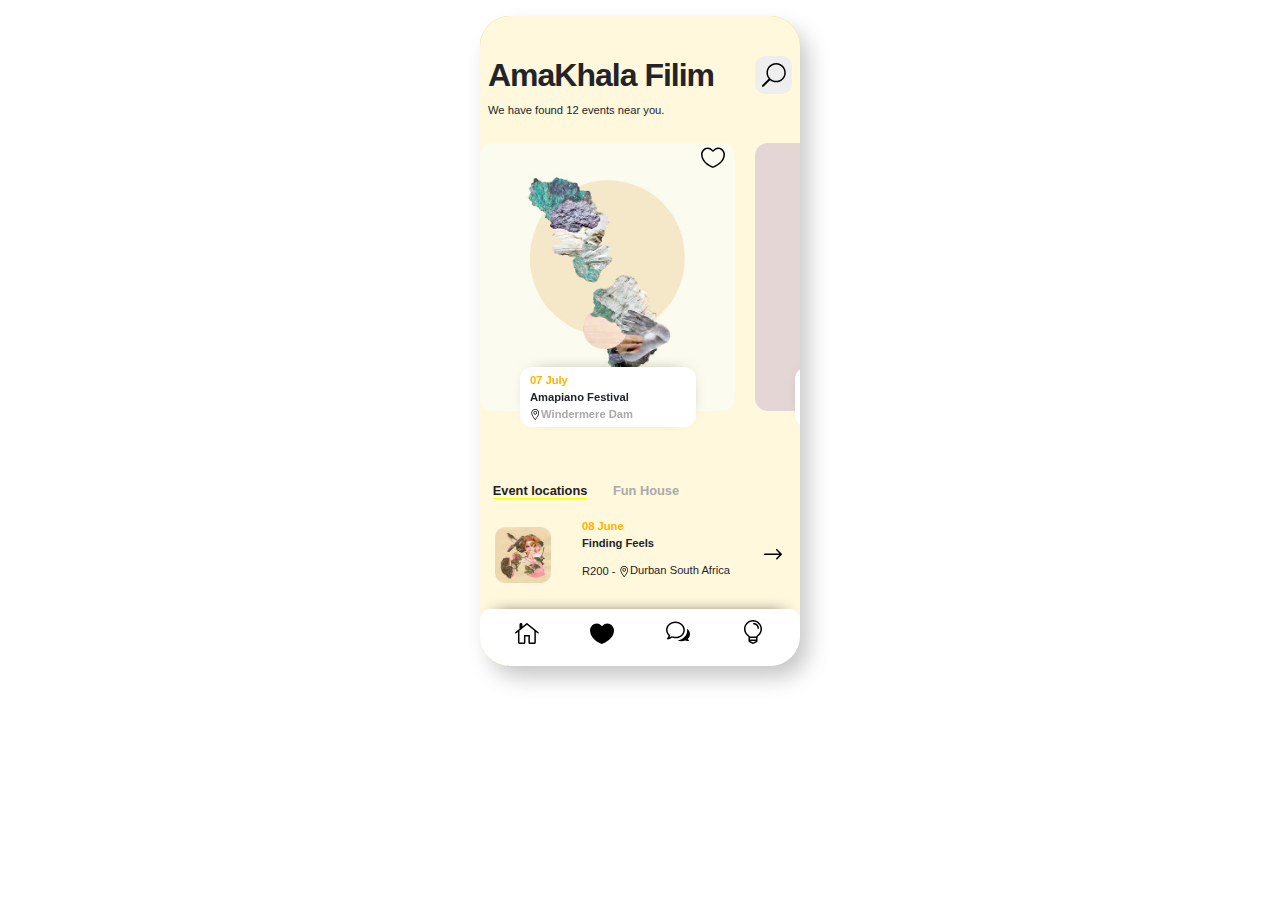
==== events-app/index.html @ b0eb1251 "initial commit yo" ====
<!DOCTYPE html>
<html lang="en">
<head>
	<meta charset="UTF-8">
	<meta name="viewport" content="width=device-width, initial-scale=1, shrink-to-fit=no">
	<title>Events dribble app</title>
	<link rel="stylesheet" href="../common/css/bootstrap.min.css">
	<link rel="stylesheet" href="../common/css/swiper.css">
	<link rel="stylesheet" href="css/style.css">
</head>
<body class="index">
	<div class="mobile">
		<div class="clippedBg"></div>
		<header class="heading">
			<div class="title">							
				<h2>AmaKhala Filim</h2>
				<p>We have found <span>12</span> events near you.</p>
			</div>
			<a href="javascript:void(0)" class="search"><img src="../common/icons/SVG/icon_search2.svg" alt="search" class="icon img-fluid"></a>
			<!-- search form -->
	<div class="searchform">
		<input id="search_form" type="search" class="form-control inline-form" placeholder="Search...">
		<a href="javascript:void(0)" class="closeSearch"><img src="../common/icons/SVG/icon_close.svg" alt="location icon"></a>
		<div id="results"></div>
	</div>
		</header>
		<main>
		<div class="swiper-container feed">
			<div class="swiper-wrapper">
				<div class="swiper-slide feedItem">
					<div class="event">
						<a href="javascript:void(0)" class="favourite"><img src="../common/icons/SVG/icon_heart_alt.svg" alt="arrow pointing right" class="icon img-fluid"></a>
						<img src="img/1.jpg" alt="event poster" class="eventposter img-fluid">
						<div class="eventSummary">
							<p class="date">07 July</p>
							<p class="eventName">Amapiano Festival</p>
							<p class="location"><img src="../common/icons/SVG/icon_pin_alt.svg" alt="location icon">Windermere Dam</p>
						</div>
					</div>

				</div>
				<div class="swiper-slide feedItem">
					<div class="event">
						<a href="javascript:void(0)" class="favourite"><img src="../common/icons/SVG/icon_heart_alt.svg" alt="arrow pointing right" class="icon img-fluid"></a>
						<img src="img/2.jpg" alt="event poster" class="eventposter img-fluid">
						<div class="eventSummary">
							<p class="date">07 July</p>
							<p class="eventName">Amapiano Festival</p>
							<p class="location"><img src="../common/icons/SVG/icon_pin_alt.svg" alt="location icon">Windermere Dam</p>
						</div>
					</div>

				</div>
				<div class="swiper-slide feedItem">
					<div class="event">
						<a href="javascript:void(0)" class="favourite"><img src="../common/icons/SVG/icon_heart_alt.svg" alt="arrow pointing right" class="icon img-fluid"></a>
						<img src="img/3.jpg" alt="event poster" class="eventposter img-fluid">
						<div class="eventSummary">
							<p class="date">07 July</p>
							<p class="eventName">Amapiano Festival</p>
							<p class="location"><img src="../common/icons/SVG/icon_pin_alt.svg" alt="location icon">Windermere Dam</p>
						</div>
					</div>

				</div>
				<div class="swiper-slide feedItem">
					<div class="event">
						<a href="javascript:void(0)" class="favourite"><img src="../common/icons/SVG/icon_heart_alt.svg" alt="arrow pointing right" class="icon img-fluid"></a>
						<img src="img/4.jpg" alt="event poster" class="eventposter img-fluid">
						<div class="eventSummary">
							<p class="date">07 July</p>
							<p class="eventName">Amapiano Festival</p>
							<p class="location"><img src="../common/icons/SVG/icon_pin_alt.svg" alt="location icon">Windermere Dam</p>
						</div>
					</div>

				</div>
			</div>
		</div>

		<!-- tabbed Information -->
		<div>
			
			<ul class="list-unstyled nav tab-nav">
				<li class="nav-item">
					<a href="#home"  id="home-tab" data-toggle="tab" class="active" >Event locations</a>
				</li>
				<li class="nav-item">
					<a href="#profile" id="profile-tab" data-toggle="tab">Fun House</a>
				</li>
			</ul>


			<div class="tab-content" id="myTabContent">
				<div class="tab-pane fade show active" id="home" role="tabpanel" aria-labelledby="home-tab">
					<div class="panelContent">
						<a href="event-details.html" class="eventCard">
							<img src="img/Collage_5.jpg" alt="event image poster" class="img-fluid">
							<div class="cardContent">
								<p class="date">08 June</p>
								<p class="eventName"> Finding Feels</p>
								<p><span class="price">R200</span> - <span class="location"><img src="../common/icons/SVG/icon_pin_alt.svg" alt="location icon">Durban South Africa</span></p>
							</div>
							<img src="../common/icons/SVG/arrow_right.svg" alt="arrow pointing right" class="icon img-fluid">
						</a>
							<a href="event-details.html" class="eventCard">
							<img src="img/Collage_5.jpg" alt="event image poster" class="img-fluid">
							<div class="cardContent">
								<p class="date">08 June</p>
								<p class="eventName"> Finding Feels</p>
								<p><span class="price">R200</span> - <span class="location"><img src="../common/icons/SVG/icon_pin_alt.svg" alt="location icon">Durban South Africa</span></p>
							</div>
							<img src="../common/icons/SVG/arrow_right.svg" alt="arrow pointing right" class="icon img-fluid">
						</a>
							<a href="event-details.html" class="eventCard">
							<img src="img/Collage_5.jpg" alt="event image poster" class="img-fluid">
							<div class="cardContent">
								<p class="date">08 June</p>
								<p class="eventName"> Finding Feels</p>
								<p><span class="price">R200</span> - <span class="location"><img src="../common/icons/SVG/icon_pin_alt.svg" alt="location icon">Durban South Africa</span></p>
							</div>
							<img src="../common/icons/SVG/arrow_right.svg" alt="arrow pointing right" class="icon img-fluid">
						</a>	
					</div>
				</div>
				<div class="tab-pane fade" id="profile" role="tabpanel" aria-labelledby="profile-tab">
					<div class="panelContent">
						<a href="event-details.html" class="eventCard">
							<img src="img/Collage_5.jpg" alt="event image poster" class="img-fluid">
							<div class="cardContent">
								<p class="date">08 June</p>
								<p class="eventName"> Finding Feels</p>
								<p><span class="price">R200</span> - <span class="location"><img src="../common/icons/SVG/icon_pin_alt.svg" alt="location icon">Durban South Africa</span></p>
							</div>
							<img src="../common/icons/SVG/arrow_right.svg" alt="arrow pointing right" class="icon img-fluid">
						</a>	
					</div>
				</div>
			
			</div>
		</div>
	</main>

		<!-- navigation menu -->

<div class="navigation">
	<a href="javascript:void(0)" class="item"><img src="../common/icons/SVG/icon_house_alt.svg" alt="home icon" class="icon img-fluid"></a>
	<a href="javascript:void(0)" class="item"><img src="../common/icons/SVG/icon_heart.svg" alt="home icon" class="icon img-fluid"></a>
	<a href="javascript:void(0)" class="item"><img src="../common/icons/SVG/icon_chat_alt.svg" alt="home icon" class="icon img-fluid"></a>
	<a href="javascript:void(0)" class="item"><img src="../common/icons/SVG/icon_lightbulb_alt.svg" alt="home icon" class="icon img-fluid"></a>
</div>



	</div>
	<script src="../common/js/jquery.min.js"></script>
	<script src="../common/js/bootstrap.min.js"></script>
	<script src="../common/js/swiper.js"></script>
	<script src="js/main.js"></script>
</body>
</html>
---- events-app/css/style.css ----
a{
  text-decoration: none;
}

a:hover{
  text-decoration: none;
  color: inherit;
}

.mobile {
  width: 320px;
  height: 650px;
  margin-top: 1em;
  margin-left: auto;
  margin-right: auto;
  position: relative;
  box-shadow: 9px 12px 22px -1px #c6c6c6;
  border-radius: 30px;
  overflow: hidden;
  background-color: cornsilk;
}
.searching .searchform{
  box-shadow: 1px 1px 10px -5px #000;
  transform: translateX(0);
  transition: all 0.3s ease-in-out;
}

.searchform{
  width: 100%;
  height: 100%;
  position: absolute;
  left: 0;
  top: 0;
/*   padding: 1em 0; */
  background-color:#fff;
  z-index:10;
  transform:translateX(100%);
  transition: transform 0.3s ease-in-out;
}

.searchform a{
  position: absolute;
  top:30%;
  right: 0.4em;
  padding: 0.3em;
  background-color: #eee;
  border-radius:10px;
}

.searchform input{
  border:none;
  outline: none;
  border-bottom:1px solid #000;
  border-radius: 0;
  font-weight: bold;
  color: #eee;
  font-size: 1.5em;
/*   margin-top:1em; */
  background-color:yellow;
  height: 100%;
}

.search{
  transform: translateX(0);
  transition: transform 0.2s ease-in;
  transition-delay:0.5s;
}

.searching .search{
   transform: translateX(50px);
  transition: transform 0.2s ease-in;
  transition-delay: 1s;
}

.closeSearch{
   transform: translateX(50px);
  transition: transform 0.2s ease-in;
  transition-delay: 0.3s;
}
.searching .closeSearch{
  transform: translateX(0px);
  transition: transform 0.2s ease-in;
  transition-delay: 0.3s;
}

main{position: absolute;width: 100%;height: 100%;/*! overflow-y: scroll; *//*! right: -1em; */}

.feed{
  height: 335px;

}

.feedItem{
  width:255px !important;
}

.navigation{
  border-top-left-radius: 10px;
  border-top-right-radius: 10px;
  border-bottom-left-radius: 30px;
  border-bottom-right-radius: 30px;
  position: absolute;
  bottom: 0;
  width: 100%;
  display: flex;
  justify-content: space-around;
  background-color: white;
  padding: 0.6em;
  box-shadow: 0px -9px 17px -16px #000;
  padding-bottom: 1.4em;
}
.navigation .item{
  /*! color: green; */
  
}
.navigation .item.active{
  
}
.feedItem .event{
  height: 80%;
  display:flex;
  flex-direction: column;
  justify-content: space-between;
  position: relative;
  border-radius: 13px;
  width: 100%;
}

.feedItem .event .eventSummary{
  background-color: #fff;
  
  border-radius: 12px;
  width: 11em;
  margin-left: auto;
  margin-right: auto;
  margin-bottom: -1em;
  padding: 0.3em;
  box-shadow: 1px -3px 20px -15px #000;
}

.feedItem .event .eventSummary p{
  font-size: 0.7em;
  font-weight: bold;
  margin: 0;
  padding-left:0.5em;
}

.favourite{
  text-align: right;
  margin-right: 0.6em;
}

.eventposter{
  position: absolute;
  height: 100%;
  object-fit: cover;
  z-index: -1;
  border-radius: 13px;
  width: 100%;
}
.date{
  color:#ffb300;
  font-weight:bold;
}
.eventName{

  font-weight:bold;
}
.eventSummary .location{
  color: #aaa;
  font-weight:normal;
}

.eventCard{
  display: flex;
  margin:1em auto;
  justify-content: space-around;
  align-items: center;
  color: inherit;
}

.eventCard p{
  margin:0;
  font-size:0.7em;
}

.eventCard img{
  width: 3.5em;
  height: 3.5em;
  border-radius:10px;
}

.nav-item a{
  font-size: 0.8em;
  font-weight: bold;
  margin:0 1em;
  color: #aaa;
  border-bottom:1px solid transparent;
  text-decoration:none;
}

.nav-item a.active{
  color: #222;
  border-bottom:1px solid yellow;
}


.heading{
  display: flex;
  align-items: start;
  padding:0.5em;
  padding-top:2.5em;
  justify-content: space-between;
  position: relative;
}

img.icon {
  width:1.5em;
}

.title p{
  font-size: 0.7em;
}

.title h2{
  font-weight: bold;
  letter-spacing: -1px;
}

.location img{
  width: 1em;
  margin-right:0;
}

.search{
  background-color: #eee;
  padding: 0.4em;
  border-radius: 10px;
}


.clippedBg{
  height: 400px;
  width:100%;
  background-color: #ffbf00;
  position: absolute;
  z-index: -1;
  clip-path: circle(210px at 147px 57px);
}





/*  page 2*/
.event-details .artists{height: 7em;padding: 1em 0;}
.event-details .artist{}
.event-details .artist img{width: 4em;border-radius: 10px;height: 4em;object-fit: cover;box-shadow: 1px 1px 11px -3px #000;}
.eventTags{
  
  display: flex;
  flex-wrap: wrap;
}

.tag{margin: 0.4em;font-size: 0.7em;padding: 0.5em 1.5em;background-color: #ffbf00;color: red;border-radius: 10px;text-decoration: none;}
.tag:active, .tag:hover{
  box-shadow: 0px 5px 6px -6px #000;
}
.locationDetails{display: flex;margin: 1em 0;}
.locationDetails .location{margin-left: 1em;}
.locationDetails .location .stage{font-weight: bold;}

.locationDetails .location p{
  margin: 0;
  font-size: 0.7em;
  line-height: 1.2;
}

.imgBg{
  height: 160px;
  background-image: url('../img/Collage_5.jpg');
  background-size: 100%;
  background-position: top;
  background-repeat: no-repeat;
  
}

.imgBg a{position: absolute;top: 45px;left: 10px;background-color: #eee;padding: 0.3em;border-radius: 10px;}

.tabbedContent{
  width: 100%;
  border-top-color: red;
}

.eventInfo h4{font-weight: bold;margin: 0;}
.eventInfo .date{margin-right: 1em;}
.eventInfo img{margin: 0;}
.eventInfo p{font-size: 0.7em;margin: 0;}
.eventInfo{padding: 0.7em;background-color: #fff;border-top-left-radius: 10px;border-top-right-radius: 10px;margin-top: -1em;display: flex;justify-content: space-between;box-shadow: 0px -7px 7px -4px #0000004f;}


.tab-nav{}
.customBtn{width: 90%;margin: 0 auto;background-color: #ffbf00;border-color: #ffbf00;}
.customBtn:active, .customBtn:hover{
  background-color: ffbf00;
  color: #000;
}
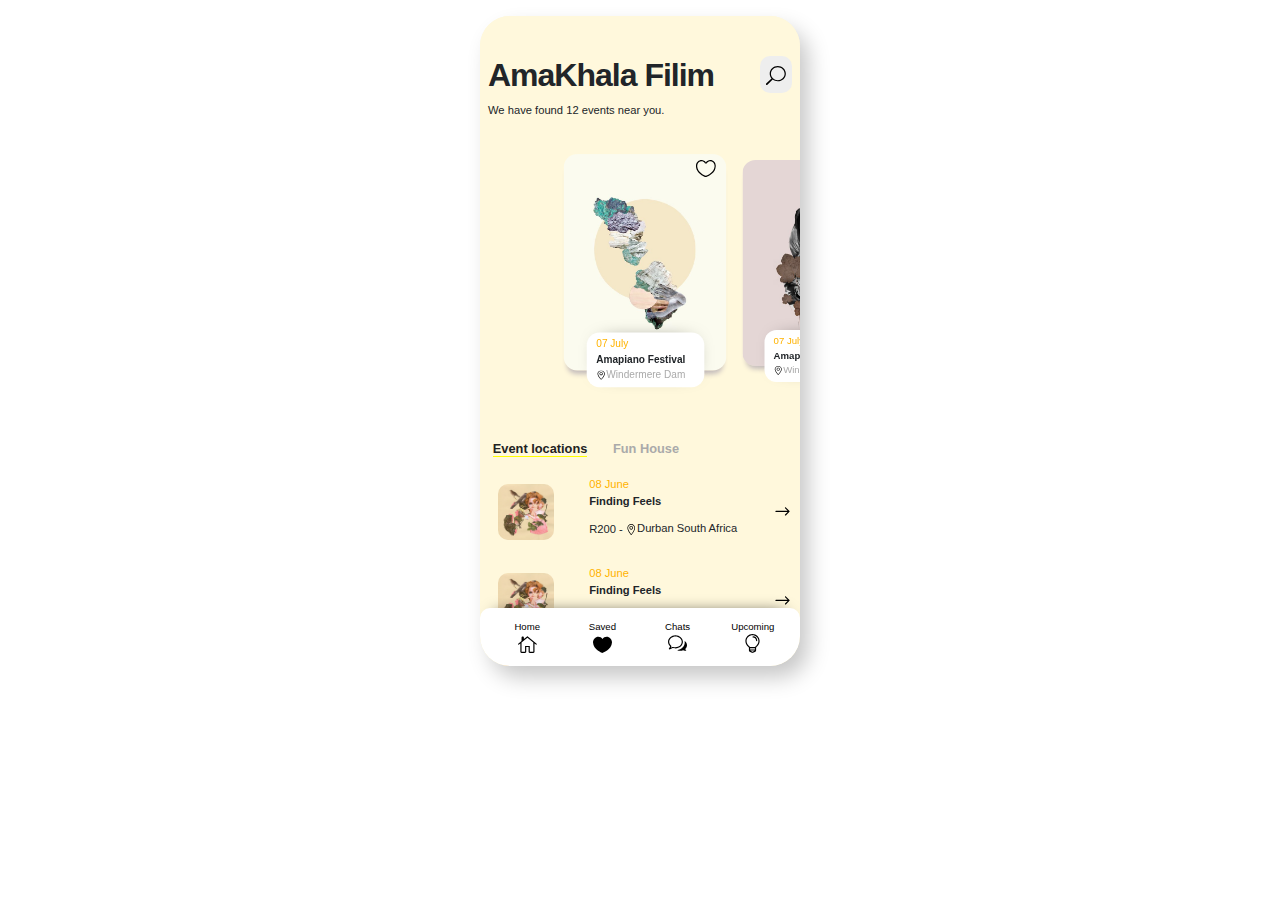
==== commit 7a70464e: "updates" ====
--- a/events-app/index.html
+++ b/events-app/index.html
@@ -7,10 +7,58 @@
 	<link rel="stylesheet" href="../common/css/bootstrap.min.css">
 	<link rel="stylesheet" href="../common/css/swiper.css">
 	<link rel="stylesheet" href="css/style.css">
+	<style>
+		.loader{
+			position: absolute;
+			top:0;
+			left: 0;
+			height: 91%;
+			width:100%;
+			background-color:#543737;
+			z-index: 2;
+			transform:translateX(100%);
+			transition: transform 0.5s ease-out;
+			display: flex;
+			justify-content: center;
+			align-items: center;
+			color: #fff;
+			z-index: 100;
+		}
+		.loading .loader{
+			transform:translateX(0);
+			transition: transform 0.5s ease-out;
+		}
+		.loader h4{
+			color: #fff;
+			font-weight: bold;
+			font-size:0.8em;
+			animation-name: flutter;
+			animation-duration: 0.5s;
+			animation-iteration-count: infinite;
+			animation-timing-function: ease-in-out;
+
+		}
+
+		@keyframes flutter{
+			from{
+				opacity: 1;
+				color: yellow;
+				text-shadow:1px 1px #000;
+			}
+			to{
+				opacity: 0.8;
+				color: yellow;
+				text-shadow:2px 2px #000;
+			}
+		}
+
+	</style>
 </head>
-<body class="index">
-	<div class="mobile">
-		<div class="clippedBg"></div>
+<body class="index loading">
+	<div class="mobile" id="app">
+		<div class="loader">
+			<h4>Loading Amakhala Filim</h4>
+		</div>
 		<header class="heading">
 			<div class="title">							
 				<h2>AmaKhala Filim</h2>
@@ -21,7 +69,9 @@
 	<div class="searchform">
 		<input id="search_form" type="search" class="form-control inline-form" placeholder="Search...">
 		<a href="javascript:void(0)" class="closeSearch"><img src="../common/icons/SVG/icon_close.svg" alt="location icon"></a>
-		<div id="results"></div>
+		<div id="results">
+			
+		</div>
 	</div>
 		</header>
 		<main>
@@ -29,7 +79,10 @@
 			<div class="swiper-wrapper">
 				<div class="swiper-slide feedItem">
 					<div class="event">
-						<a href="javascript:void(0)" class="favourite"><img src="../common/icons/SVG/icon_heart_alt.svg" alt="arrow pointing right" class="icon img-fluid"></a>
+						<a id="favComp" href="javascript:void(0)" class="favourite">
+							<span class="imgWrapper"><img src="../common/icons/SVG/icon_heart_alt.svg" alt="arrow pointing right" class="icon img-fluid"></span>
+							<span class="imgWrapper"><img src="../common/icons/SVG/icon_heart.svg" alt="arrow pointing right" class="icon img-fluid jello-horizontal"></span>
+						</a>
 						<img src="img/1.jpg" alt="event poster" class="eventposter img-fluid">
 						<div class="eventSummary">
 							<p class="date">07 July</p>
@@ -41,7 +94,10 @@
 				</div>
 				<div class="swiper-slide feedItem">
 					<div class="event">
-						<a href="javascript:void(0)" class="favourite"><img src="../common/icons/SVG/icon_heart_alt.svg" alt="arrow pointing right" class="icon img-fluid"></a>
+						<a id="favComp" href="javascript:void(0)" class="favourite">
+							<span class="imgWrapper"><img src="../common/icons/SVG/icon_heart_alt.svg" alt="arrow pointing right" class="icon img-fluid"></span>
+							<span class="imgWrapper"><img src="../common/icons/SVG/icon_heart.svg" alt="arrow pointing right" class="icon img-fluid jello-horizontal"></span>
+						</a>
 						<img src="img/2.jpg" alt="event poster" class="eventposter img-fluid">
 						<div class="eventSummary">
 							<p class="date">07 July</p>
@@ -53,7 +109,10 @@
 				</div>
 				<div class="swiper-slide feedItem">
 					<div class="event">
-						<a href="javascript:void(0)" class="favourite"><img src="../common/icons/SVG/icon_heart_alt.svg" alt="arrow pointing right" class="icon img-fluid"></a>
+						<a id="favComp" href="javascript:void(0)" class="favourite">
+							<span class="imgWrapper"><img src="../common/icons/SVG/icon_heart_alt.svg" alt="arrow pointing right" class="icon img-fluid"></span>
+							<span class="imgWrapper"><img src="../common/icons/SVG/icon_heart.svg" alt="arrow pointing right" class="icon img-fluid jello-horizontal"></span>
+						</a>
 						<img src="img/3.jpg" alt="event poster" class="eventposter img-fluid">
 						<div class="eventSummary">
 							<p class="date">07 July</p>
@@ -65,7 +124,10 @@
 				</div>
 				<div class="swiper-slide feedItem">
 					<div class="event">
-						<a href="javascript:void(0)" class="favourite"><img src="../common/icons/SVG/icon_heart_alt.svg" alt="arrow pointing right" class="icon img-fluid"></a>
+						<a id="favComp" href="javascript:void(0)" class="favourite">
+							<span class="imgWrapper"><img src="../common/icons/SVG/icon_heart_alt.svg" alt="arrow pointing right" class="icon img-fluid"></span>
+							<span class="imgWrapper"><img src="../common/icons/SVG/icon_heart.svg" alt="arrow pointing right" class="icon img-fluid jello-horizontal"></span>
+						</a>
 						<img src="img/4.jpg" alt="event poster" class="eventposter img-fluid">
 						<div class="eventSummary">
 							<p class="date">07 July</p>
@@ -143,19 +205,54 @@
 
 		<!-- navigation menu -->
 
-<div class="navigation">
-	<a href="javascript:void(0)" class="item"><img src="../common/icons/SVG/icon_house_alt.svg" alt="home icon" class="icon img-fluid"></a>
-	<a href="javascript:void(0)" class="item"><img src="../common/icons/SVG/icon_heart.svg" alt="home icon" class="icon img-fluid"></a>
-	<a href="javascript:void(0)" class="item"><img src="../common/icons/SVG/icon_chat_alt.svg" alt="home icon" class="icon img-fluid"></a>
-	<a href="javascript:void(0)" class="item"><img src="../common/icons/SVG/icon_lightbulb_alt.svg" alt="home icon" class="icon img-fluid"></a>
-</div>
-
-
-
+		<div class="navigation">
+			<a href="javascript:void(0)" class="item">
+				<p>Home</p>
+				<img src="../common/icons/SVG/icon_house_alt.svg" alt="home icon" class="icon img-fluid">
+			</a>
+			<a href="javascript:void(0)" class="item">
+				<p>Saved</p>
+				<img src="../common/icons/SVG/icon_heart.svg" alt="home icon" class="icon img-fluid">
+			</a>
+			<a href="javascript:void(0)" class="item">
+				<p>Chats</p>
+				<img src="../common/icons/SVG/icon_chat_alt.svg" alt="home icon" class="icon img-fluid">
+			</a>
+			<a href="javascript:void(0)" class="item">
+				<p>Upcoming</p>
+				<img src="../common/icons/SVG/icon_lightbulb_alt.svg" alt="home icon" class="icon img-fluid">
+			</a>
+		</div>
+
+	<div class="modal" id="tabular">
+		<div class="modal-dialog">
+			<div class="modal-content">
+				<div class="modal-body">
+					<h1>Hironemous</h1>	
+				</div>
+			</div>
+		</div>
+	</div>
 	</div>
 	<script src="../common/js/jquery.min.js"></script>
 	<script src="../common/js/bootstrap.min.js"></script>
 	<script src="../common/js/swiper.js"></script>
+	<!-- <script src="https://cdn.jsdelivr.net/npm/vue/dist/vue.js"></script> -->
 	<script src="js/main.js"></script>
+	<script>
+		// var mv = new Vue({
+		// 	el: '#app',
+		// 	data:{
+		// 		showHeart:false
+		// 	}
+		// })
+
+
+	
+	</script>
+	<!-- 	<a id="favComp" href="javascript:void(0)" class="favourite" v-on:click="showHeart = !showHeart" v-bind:class="{ clicked : showHeart }">
+							<span v-if="!showHeart"><img src="../common/icons/SVG/icon_heart_alt.svg" alt="arrow pointing right" class="icon img-fluid"></span>
+							<span v-else class=""><img src="../common/icons/SVG/icon_heart.svg" alt="arrow pointing right" class="icon img-fluid jello-horizontal"></span>
+						</a> -->
 </body>
 </html>--- a/events-app/css/style.css
+++ b/events-app/css/style.css
@@ -1,3 +1,8 @@
+::selection{
+  color: #fff;
+  text-shadow: none;
+  background-color: teal;
+}
 a{
   text-decoration: none;
 }
@@ -18,13 +23,30 @@
   border-radius: 30px;
   overflow: hidden;
   background-color: cornsilk;
-}
+  position: relative;
+}
+
+
 .searching .searchform{
-  box-shadow: 1px 1px 10px -5px #000;
+  box-shadow: 0px 0px 15px -15px #000;
   transform: translateX(0);
   transition: all 0.3s ease-in-out;
 }
 
+#results{
+  background-color:#eee;
+  height:0vh;
+  transform:translateY(-30px);
+  transition:all 0.5s ease-out;
+  z-index: -1;
+  
+}
+.search-in-progress #results{
+  height: 65vh;
+  transform:translateY(0);
+  transition:all 0.5s ease-in;
+  
+}
 .searchform{
   width: 100%;
   height: 100%;
@@ -34,8 +56,18 @@
 /*   padding: 1em 0; */
   background-color:#fff;
   z-index:10;
-  transform:translateX(100%);
+  transform:translateX(400px);
   transition: transform 0.3s ease-in-out;
+}
+.loading .loader h4{
+  color: #fff;
+  font-weight: bold;
+  font-size:0.8em;
+  animation-name: flutter;
+  animation-duration: 0.5s;
+  animation-iteration-count: infinite;
+  animation-timing-function: ease-in-out;
+  
 }
 
 .searchform a{
@@ -50,14 +82,15 @@
 .searchform input{
   border:none;
   outline: none;
-  border-bottom:1px solid #000;
+  /*! border-bottom:1px solid #000; */
   border-radius: 0;
   font-weight: bold;
-  color: #eee;
+  color: #888;
   font-size: 1.5em;
 /*   margin-top:1em; */
-  background-color:yellow;
+  background-color:#fafadf;
   height: 100%;
+  box-shadow: 1px 1px 15px -8px #000;
 }
 
 .search{
@@ -83,17 +116,67 @@
   transition-delay: 0.3s;
 }
 
-main{position: absolute;width: 100%;height: 100%;/*! overflow-y: scroll; *//*! right: -1em; */}
+main{
+  position: absolute;
+  width: 103%;
+  height: 100%;
+  overflow-y: scroll;
+  padding-top: 7em;
+  scrollbar-width: thin;
+  scroll-behavior: smooth;
+}
 
 .feed{
-  height: 335px;
-
+  height: 300px;
+
+  margin: auto;
 }
 
 .feedItem{
-  width:255px !important;
-}
-
+  transform: scale(1);
+  transition:transform 0.3s ease;
+  padding-top: 2em;
+}
+.feedItem.swiper-slide-active{ 
+  transition: transform 0.5s ease;
+}
+
+.feedItem.swiper-slide-active{
+  transform: perspective(1px) scale(1.05);
+  transition:transform 0.5s ease;
+}
+
+.favourite span:nth-child(1){display: block;}
+.favourite span:nth-child(2){
+  display: none;
+}
+
+.favourite.clicked span:nth-child(1){
+  display:none;
+}
+.favourite.clicked span:nth-child(2){
+  display: block;
+}
+.favourite.clicked span img{
+  animation-name:bounce;
+  animation-duration:.2s;
+  animation-iteration-count: 1;
+  animation-timing-function: cubic-bezier(.17,.84,.42,1.48);
+}
+
+
+
+@keyframes bounce{
+  0%{
+    transform: scale(1.1);
+  }
+  50%{
+    transform: scale(1.3);
+  }
+  100%{
+    transform: scale(1);
+  }
+}
 .navigation{
   border-top-left-radius: 10px;
   border-top-right-radius: 10px;
@@ -107,23 +190,37 @@
   background-color: white;
   padding: 0.6em;
   box-shadow: 0px -9px 17px -16px #000;
-  padding-bottom: 1.4em;
+  padding-bottom: 0.4em;
 }
 .navigation .item{
-  /*! color: green; */
-  
-}
+  
+  
+  color: #000;
+  text-align: center;
+  width: 25%;
+  padding: 0.3em;
+  border-radius: 29px;
+}
+.navigation .item p{
+  margin:0;
+  font-size: 0.6em;
+  line-height: 8px;
+}
+.navigation .item.active p{}
 .navigation .item.active{
   
+  background-color: wheat;
 }
 .feedItem .event{
-  height: 80%;
+  height: 77%;
   display:flex;
   flex-direction: column;
   justify-content: space-between;
   position: relative;
   border-radius: 13px;
   width: 100%;
+  font-optical-sizing: auto;
+  box-shadow: 0px 7px 5px -4px #c4bcbc;
 }
 
 .feedItem .event .eventSummary{
@@ -136,11 +233,13 @@
   margin-bottom: -1em;
   padding: 0.3em;
   box-shadow: 1px -3px 20px -15px #000;
+  width: 100%;
+  max-width: 7em;
 }
 
 .feedItem .event .eventSummary p{
-  font-size: 0.7em;
-  font-weight: bold;
+  font-size: 0.6em;
+  /*! font-weight: bold; */
   margin: 0;
   padding-left:0.5em;
 }
@@ -160,7 +259,7 @@
 }
 .date{
   color:#ffb300;
-  font-weight:bold;
+  /*! font-weight:bold; */
 }
 .eventName{
 
@@ -211,11 +310,15 @@
   padding:0.5em;
   padding-top:2.5em;
   justify-content: space-between;
-  position: relative;
+  position: absolute;
+  right: 0;
+  background-color: inherit;
+  left: 0;
+  z-index: 2;
 }
 
 img.icon {
-  width:1.5em;
+  width:1.2em;
 }
 
 .title p{
@@ -299,9 +402,191 @@
 .eventInfo{padding: 0.7em;background-color: #fff;border-top-left-radius: 10px;border-top-right-radius: 10px;margin-top: -1em;display: flex;justify-content: space-between;box-shadow: 0px -7px 7px -4px #0000004f;}
 
 
-.tab-nav{}
-.customBtn{width: 90%;margin: 0 auto;background-color: #ffbf00;border-color: #ffbf00;}
-.customBtn:active, .customBtn:hover{
+.tab-nav{margin: 0.5em 0;}
+.customBtn{
+  width: 90%;
+  margin: 1em auto;
+  background-color: #ffbf00;
+  border-color: #ffbf00;
+}
+.customBtn:active, .customBtn:hover,.customBtn:focus{
   background-color: ffbf00;
   color: #000;
-}
+  box-shadow:0px 10px 10px -11px #231f1f; 
+}
+
+
+.modalHeader{margin-top: 3em;padding: 1em;}
+.modalHeader h2{color: #fff;font-size: 1em;}
+.custModal::after{
+  content: "";
+  position: absolute;
+  background-color: #000;
+  height: 100%;
+  width: 100%;
+  top: 0;
+  left: 0;
+  opacity: 50%;
+  z-index: -1;
+}
+.custModal{
+/*   visibility: hidden; */
+  opacity:0;
+  display: none;
+  position: absolute;
+  width: 100%;
+  height: 100%;
+  top: 0;
+  z-index: 100;
+  /*! opacity: 50%; */
+}
+
+.custModal .cardWrapper{
+    
+  background-color: #ca9654;
+  padding: 1em;
+  border-radius: 10px;
+  z-index: 4;
+  box-shadow: 0px 7px 19px -15px #000;
+  transition: box-shadow 0.3s ease;
+}
+
+.modalContent{
+  background-color: darksalmon;
+  /*! padding:1em; */
+  width: 100%;
+}
+
+.closeIcon{
+  position: absolute;
+  right:1.3em;
+  top:1.3em;
+  background-color: #ffd3d3;
+  border-radius: 100%;
+}
+.buy-ticket .custModal{
+  display: flex;
+  visibility: visible;
+  opacity: 1;
+}
+
+
+.jello-horizontal {
+  -webkit-animation: jello-horizontal 0.9s both;
+          animation: jello-horizontal 0.9s both;
+}
+
+@keyframes jello-horizontal {
+  0% {
+    -webkit-transform: scale3d(1, 1, 1);
+            transform: scale3d(1, 1, 1);
+  }
+  30% {
+    -webkit-transform: scale3d(1.25, 0.75, 1);
+            transform: scale3d(1.25, 0.75, 1);
+  }
+  40% {
+    -webkit-transform: scale3d(0.75, 1.25, 1);
+            transform: scale3d(0.75, 1.25, 1);
+  }
+  50% {
+    -webkit-transform: scale3d(1.15, 0.85, 1);
+            transform: scale3d(1.15, 0.85, 1);
+  }
+  65% {
+    -webkit-transform: scale3d(0.95, 1.05, 1);
+            transform: scale3d(0.95, 1.05, 1);
+  }
+  75% {
+    -webkit-transform: scale3d(1.05, 0.95, 1);
+            transform: scale3d(1.05, 0.95, 1);
+  }
+  100% {
+    -webkit-transform: scale3d(1, 1, 1);
+            transform: scale3d(1, 1, 1);
+  }
+}
+
+.masterCard{margin-top: 2em;display: block;z-index: 0;height: 10em;transition: height 0.3s ease;width: 90%;margin: 2em auto;}
+.masterCard .cardHeader{display: flex;justify-content: space-between;}
+.masterCard .cardFooter{display: flex;justify-content: space-between;align-items: center;}
+.masterCard .mono{margin: 0;font-family: "Consolas";color: gold;text-shadow: 0px 1px 1px #000;margin: 1em;}
+.masterCard .bankLogo{width: 2em;}
+.masterCard .visaLogo{width: 3em;}
+.masterCard .date{margin: 0;font-size: 0.6em;color: #fff;width: ;}
+.masterCard img{}
+.masterCard.card-open{height: 27em;transition: height 0.3s ease;padding-right: 1em;} 
+.masterCard.card-open:last-of-type{margin-bottom: 11em;}
+.buy-ticket .masterCard{
+  transform: translateX(0);
+  transition: transform 0.4s ease-in;
+}
+
+.masterCard.card-closed{
+  transform:translateX(-110%);
+  transition: transform 0.5s ease;
+  display: none;
+}
+.card-open .confirmPurchase{
+  display:block;
+  
+  height: auto;
+  opacity: 1;
+}
+.confirmPurchase{background-color: #eee;padding: 1em;padding-top: 1em;margin-top: 1em;border-radius: 10px;width: 100%;z-index: -2;height: 0;opacity: 0;}
+.confirmPurchase p{font-size: 0.7em;}
+.confirmPurchase form{}
+.confirmPurchase input{
+  border:none;
+  box-shadow:none;
+  outline: none;
+}
+.confirmPurchase a{
+  color: inherit;
+  text-align: center;
+  width: 100%;
+  display: block;
+  text-decoration: underline;
+  font-size: 0.8em;
+}
+.confirmPurchase input:empty{
+  
+}
+.confirmPurchase input:active,
+.confirmPurchase input:hover,
+.confirmPurchase input:focus{
+ box-shadow: none;
+  outline: none;
+  border:1px solid #000;
+}
+
+.scrollContainer{position: relative;width: 112%;height: 100%;overflow-y: auto;padding-right: 1em;}
+
+/* .masterCard[data-card="1"]{} */
+.masterCard[data-card="1"] .cardWrapper{background-color: cadetblue;}
+.masterCard[data-card="2"] .cardWrapper{}
+.masterCard[data-card="3"] .cardWrapper{background-color: seagreen;}
+.masterCard.card-open .cardWrapper{
+  transform: rotateZ(3grad);
+  transition: transform 0.3s ease, box-shadow 0.3s;
+  box-shadow: 12px 13px 22px -13px #000;
+}
+
+
+
+
+
+
+
+
+
+
+
+
+
+
+
+
+
+
+
